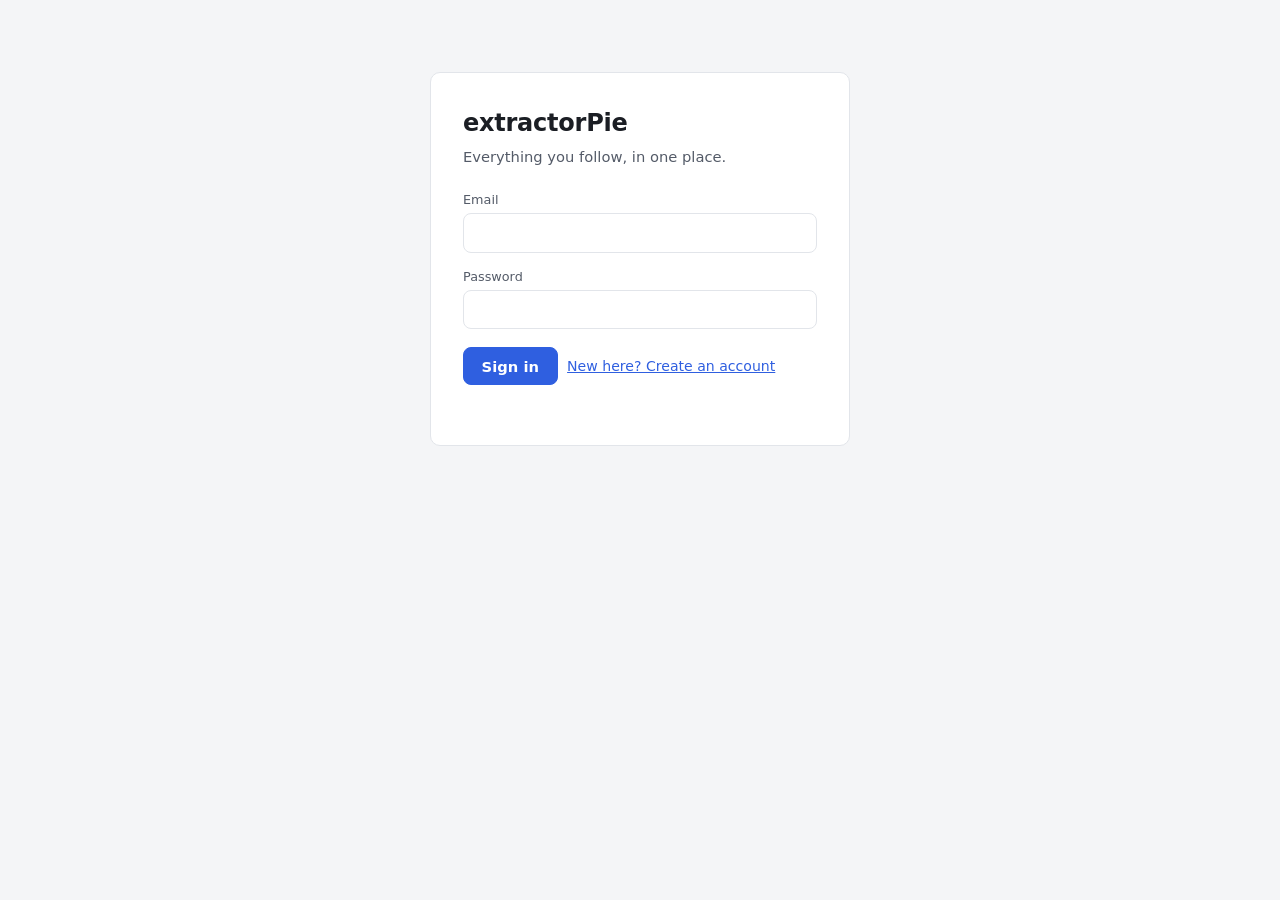
==== frontend/index.html @ c77ddf11 "Initial commit: AllForOne — personal multi-interest aggregator FastAPI backend with per-source adapt" ====
<!doctype html>
<html lang="en">
<head>
  <meta charset="utf-8">
  <meta name="viewport" content="width=device-width, initial-scale=1">
  <title>extractorPie</title>
  <link rel="stylesheet" href="style.css">
</head>
<body>
  <div id="app">
    <div class="loading">Loading...</div>
  </div>
  <script src="app.js"></script>
</body>
</html>
---- frontend/style.css ----
:root {
  --bg: #f4f5f7;
  --card: #ffffff;
  --ink: #1b1e24;
  --ink-soft: #545b68;
  --ink-faint: #8a91a0;
  --line: #e2e5ea;
  --accent: #2f5fe0;
  --accent-soft: #e8eefc;
  --danger: #c2412f;
  --danger-soft: #f9e8e5;
  --radius: 10px;
  --sans: system-ui, -apple-system, "Segoe UI", Roboto, Helvetica, Arial, sans-serif;
}

* { box-sizing: border-box; }

body {
  margin: 0;
  background: var(--bg);
  color: var(--ink);
  font-family: var(--sans);
  font-size: 15px;
  line-height: 1.5;
}

.loading { padding: 3rem; text-align: center; color: var(--ink-faint); }

/* ---- auth + onboarding ---- */
.center-card {
  max-width: 420px;
  margin: 8vh auto;
  background: var(--card);
  border: 1px solid var(--line);
  border-radius: var(--radius);
  padding: 2rem;
}
.center-card.wide { max-width: 640px; }
.center-card h1 { margin: 0 0 0.3rem; font-size: 1.5rem; letter-spacing: -0.01em; }
.center-card .sub { color: var(--ink-soft); margin: 0 0 1.4rem; font-size: 0.92rem; }

.field { margin-bottom: 0.9rem; }
.field label { display: block; font-size: 0.8rem; color: var(--ink-soft); margin-bottom: 0.25rem; }
.field input {
  width: 100%;
  padding: 0.6rem 0.75rem;
  border: 1px solid var(--line);
  border-radius: 8px;
  font-size: 0.95rem;
  font-family: var(--sans);
}
.field input:focus { outline: 2px solid var(--accent); outline-offset: 1px; border-color: var(--accent); }

.btn {
  display: inline-block;
  border: 1px solid var(--accent);
  background: var(--accent);
  color: #fff;
  border-radius: 8px;
  padding: 0.6rem 1.1rem;
  font-size: 0.92rem;
  font-weight: 600;
  cursor: pointer;
  font-family: var(--sans);
}
.btn:hover { filter: brightness(1.08); }
.btn.secondary { background: transparent; color: var(--accent); }
.btn.small { padding: 0.3rem 0.7rem; font-size: 0.8rem; }
.btn:disabled { opacity: 0.5; cursor: default; }
.btn-row { display: flex; gap: 0.6rem; align-items: center; margin-top: 1.1rem; }

.form-error { color: var(--danger); font-size: 0.85rem; margin-top: 0.7rem; min-height: 1.2em; }
.switch-link { color: var(--accent); cursor: pointer; text-decoration: underline; font-size: 0.88rem; }

/* onboarding */
.domain-grid { display: grid; grid-template-columns: 1fr 1fr; gap: 0.7rem; margin: 1.1rem 0; }
.domain-card {
  border: 1px solid var(--line);
  border-radius: var(--radius);
  padding: 0.9rem 1rem;
  cursor: pointer;
  background: var(--card);
}
.domain-card .name { font-weight: 650; }
.domain-card .desc { font-size: 0.78rem; color: var(--ink-faint); margin-top: 0.15rem; }
.domain-card.on { border-color: var(--accent); background: var(--accent-soft); }

.chip-row { display: flex; flex-wrap: wrap; gap: 0.45rem; margin: 0.7rem 0 1rem; }
.chip {
  border: 1px solid var(--line);
  background: var(--card);
  border-radius: 999px;
  padding: 0.3rem 0.8rem;
  font-size: 0.82rem;
  cursor: pointer;
}
.chip.on { border-color: var(--accent); background: var(--accent-soft); color: var(--accent); font-weight: 600; }

.ob-section { border-top: 1px solid var(--line); padding-top: 1rem; margin-top: 1.2rem; }
.ob-section h3 { margin: 0 0 0.2rem; font-size: 1rem; }
.ob-section .hint { font-size: 0.8rem; color: var(--ink-faint); margin: 0 0 0.5rem; }

.search-row { display: flex; gap: 0.5rem; margin-bottom: 0.6rem; }
.search-row input { flex: 1; }
.search-results { display: flex; flex-direction: column; gap: 0.35rem; margin-bottom: 0.6rem; }
.search-hit {
  display: flex; justify-content: space-between; align-items: center;
  border: 1px solid var(--line); border-radius: 8px; padding: 0.45rem 0.7rem;
  font-size: 0.88rem; background: var(--card);
}
.search-hit .meta { color: var(--ink-faint); font-size: 0.76rem; }
.follow-list { display: flex; flex-wrap: wrap; gap: 0.4rem; }
.follow-pill {
  background: var(--accent-soft); color: var(--accent);
  border-radius: 999px; padding: 0.25rem 0.7rem; font-size: 0.8rem; font-weight: 600;
  display: inline-flex; align-items: center; gap: 0.45rem;
}
.follow-pill button { border: 0; background: none; color: var(--accent); cursor: pointer; font-size: 0.9rem; padding: 0; }

/* ---- main app shell ---- */
header.top {
  background: var(--card);
  border-bottom: 1px solid var(--line);
  padding: 0 1rem;
  display: flex;
  align-items: center;
  gap: 1.2rem;
  position: sticky;
  top: 0;
  z-index: 5;
}
header.top .brand { font-weight: 750; letter-spacing: -0.01em; padding: 0.8rem 0; }
nav.tabs { display: flex; gap: 0.2rem; flex: 1; overflow-x: auto; }
nav.tabs button {
  border: 0; background: none; font-family: var(--sans); font-size: 0.9rem;
  padding: 0.85rem 0.8rem; cursor: pointer; color: var(--ink-soft);
  border-bottom: 2px solid transparent;
}
nav.tabs button.on { color: var(--accent); border-bottom-color: var(--accent); font-weight: 650; }
header.top .user { font-size: 0.78rem; color: var(--ink-faint); white-space: nowrap; }
header.top .user a { color: var(--accent); cursor: pointer; margin-left: 0.6rem; }

main.content { max-width: 1100px; margin: 0 auto; padding: 1.2rem 1rem 4rem; }

.section-title {
  font-size: 0.72rem; text-transform: uppercase; letter-spacing: 0.12em;
  color: var(--ink-faint); margin: 1.4rem 0 0.6rem; font-weight: 650;
}

/* agenda (calendar zone) */
.agenda { display: flex; flex-direction: column; gap: 0.35rem; }
.agenda .day {
  font-size: 0.78rem; font-weight: 650; color: var(--ink-soft);
  margin: 0.7rem 0 0.15rem;
}
.event {
  display: flex; align-items: baseline; gap: 0.7rem;
  background: var(--card); border: 1px solid var(--line); border-radius: 8px;
  padding: 0.5rem 0.8rem;
}
.event .time { font-size: 0.76rem; color: var(--accent); font-weight: 650; min-width: 3.2rem; font-variant-numeric: tabular-nums; }
.event .etitle { font-size: 0.9rem; font-weight: 550; }
.event .etitle a { color: inherit; text-decoration: none; }
.event .etitle a:hover { text-decoration: underline; }
.event .esub { font-size: 0.76rem; color: var(--ink-faint); margin-left: auto; text-align: right; }

/* news feed */
.news-list { display: flex; flex-direction: column; gap: 0.4rem; }
.news-item {
  background: var(--card); border: 1px solid var(--line); border-radius: 8px;
  padding: 0.55rem 0.8rem;
}
.news-item a { color: inherit; text-decoration: none; font-weight: 550; font-size: 0.92rem; }
.news-item a:hover { text-decoration: underline; }
.news-item .nmeta { font-size: 0.74rem; color: var(--ink-faint); margin-top: 0.1rem; }
.news-item .nmeta .src { color: var(--accent); font-weight: 600; }

/* dashboard highlight blocks */
.dash-domain { margin-bottom: 0.4rem; }
.dash-domain .dname { font-size: 0.9rem; font-weight: 700; margin: 0.9rem 0 0.4rem; }

/* screen news sub-tabs */
.subtabs { display: flex; gap: 0.3rem; margin-bottom: 0.7rem; }
.subtabs button {
  border: 1px solid var(--line); background: var(--card); border-radius: 999px;
  padding: 0.28rem 0.85rem; font-size: 0.8rem; cursor: pointer; font-family: var(--sans);
  color: var(--ink-soft);
}
.subtabs button.on { border-color: var(--accent); background: var(--accent-soft); color: var(--accent); font-weight: 650; }

/* error cards */
.error-card {
  background: var(--danger-soft); border: 1px solid #eac2ba; border-radius: 8px;
  padding: 0.55rem 0.8rem; font-size: 0.82rem; color: var(--danger); margin-bottom: 0.4rem;
}
.error-card b { text-transform: capitalize; }

.empty { color: var(--ink-faint); font-size: 0.85rem; padding: 0.6rem 0.2rem; }

@media (max-width: 560px) {
  .domain-grid { grid-template-columns: 1fr; }
  .event .esub { display: none; }
  header.top { flex-wrap: wrap; gap: 0 1rem; padding-bottom: 0; }
  header.top .brand { padding: 0.7rem 0 0.4rem; }
  header.top .user { margin-left: auto; }
  nav.tabs { order: 3; width: 100%; flex-basis: 100%; }
  nav.tabs button { padding: 0.55rem 0.7rem; }
}
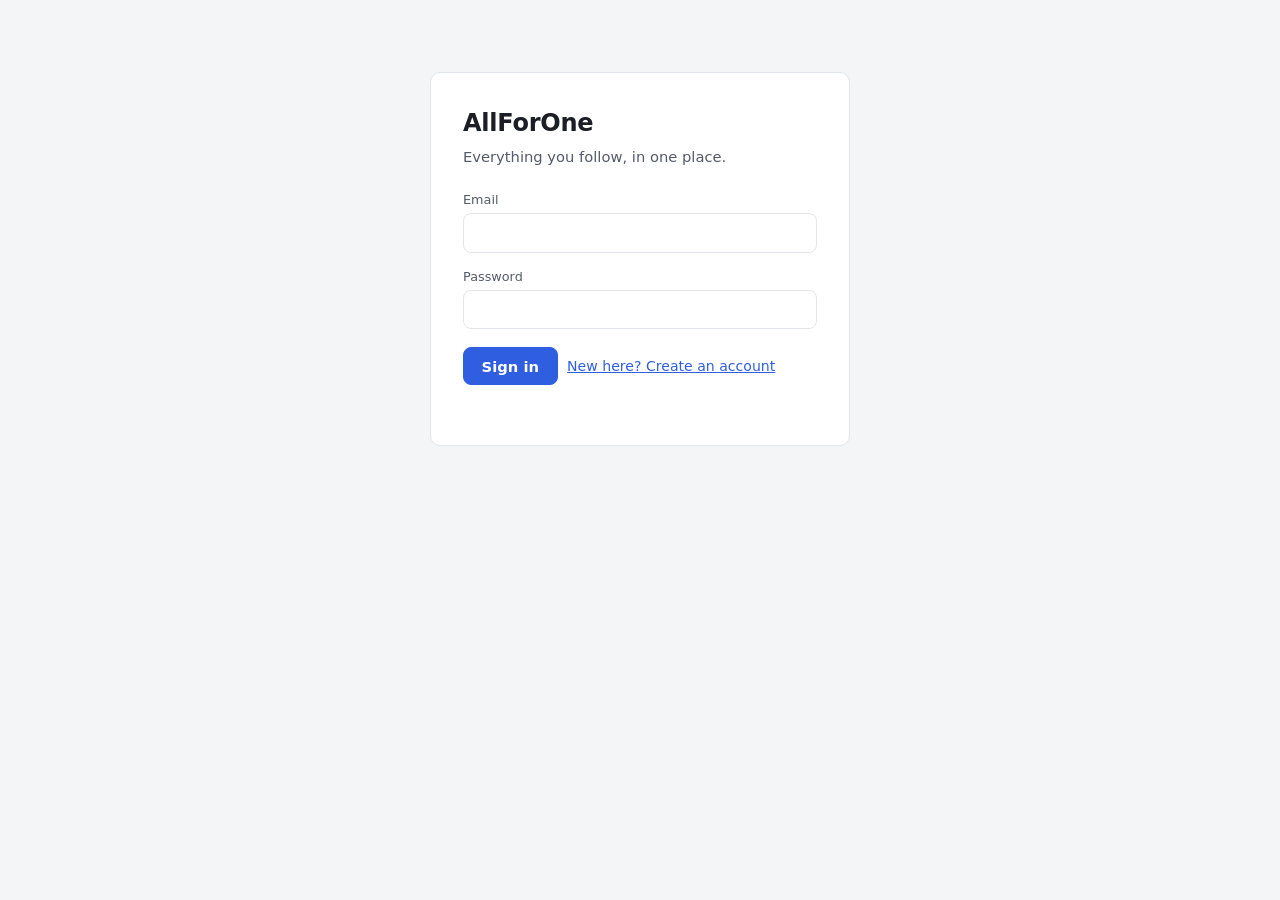
==== commit ad660ada: "World Cup/Euros, live football scores, pluggable cache; rename to AllForOne - football-data: add WC " ====
--- a/frontend/index.html
+++ b/frontend/index.html
@@ -3,7 +3,7 @@
 <head>
   <meta charset="utf-8">
   <meta name="viewport" content="width=device-width, initial-scale=1">
-  <title>extractorPie</title>
+  <title>AllForOne</title>
   <link rel="stylesheet" href="style.css">
 </head>
 <body>
--- a/frontend/style.css
+++ b/frontend/style.css
@@ -197,6 +197,25 @@
 
 .empty { color: var(--ink-faint); font-size: 0.85rem; padding: 0.6rem 0.2rem; }
 
+/* live scores (Sports tab) */
+.live-title { display: flex; align-items: center; gap: 0.45rem; }
+.live-dot {
+  width: 9px; height: 9px; border-radius: 50%; background: var(--danger);
+  animation: livepulse 1.6s infinite;
+}
+@keyframes livepulse {
+  0% { box-shadow: 0 0 0 0 rgba(197, 48, 48, 0.5); }
+  70% { box-shadow: 0 0 0 7px rgba(197, 48, 48, 0); }
+  100% { box-shadow: 0 0 0 0 rgba(197, 48, 48, 0); }
+}
+.live-strip { display: flex; flex-wrap: wrap; gap: 0.5rem; margin-bottom: 0.4rem; }
+.live-match {
+  border: 1px solid var(--line); border-left: 3px solid var(--danger);
+  background: var(--card); border-radius: 8px; padding: 0.45rem 0.7rem; min-width: 140px;
+}
+.live-match .live-score { display: block; font-weight: 700; font-size: 0.95rem; }
+.live-match .live-sub { display: block; font-size: 0.72rem; color: var(--ink-faint); margin-top: 0.15rem; }
+
 @media (max-width: 560px) {
   .domain-grid { grid-template-columns: 1fr; }
   .event .esub { display: none; }
